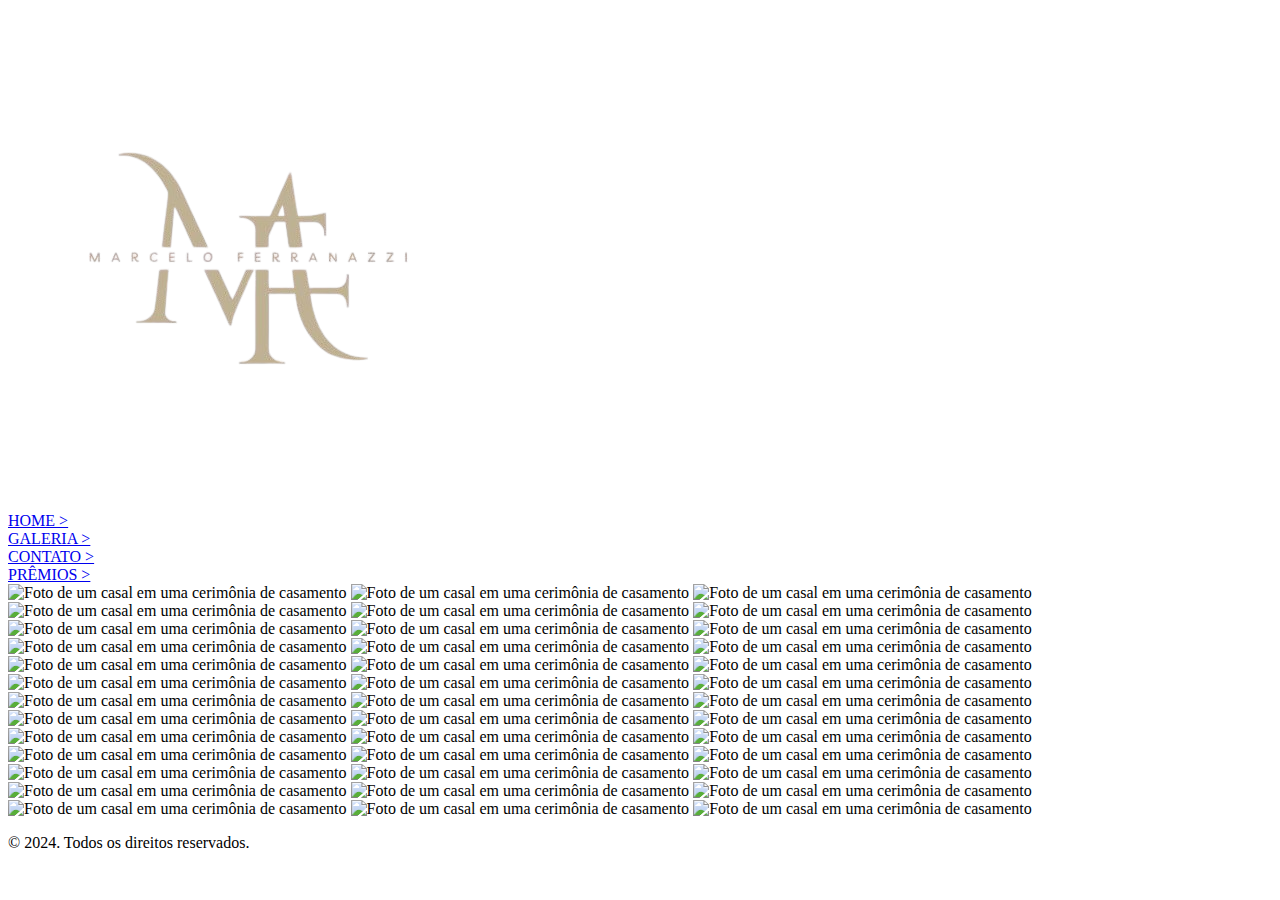
==== index.html @ a3bac4d3 "arrumado" ====
<!DOCTYPE html>
<html lang="en">
<head>
    <meta charset="UTF-8">
    <meta name="viewport" content="width=device-width, initial-scale=1.0">
    <title>Galeria</title>
    <link rel="stylesheet" href="assets/css/galeria.css">
</head>
<body>
     <!-- Início do cabeçalho -->
 <header>
    <img class="logo" src="assets/img/logo.png" alt="Logo do fotógrafo">
    <nav>
        <div>
            <a href="index.html" class="home">
            HOME >
        </a>
        </div>
        <div>
            <a href="galeria.html" class="blog">
                GALERIA   >
            </a>
        </div>
        <div>
            <a href="contato.html" class="contato">
                CONTATO   >
            </a>
        </div>
        <div>
           <a href="premios.html" class="calculadora">
                PRÊMIOS   >
        </a>
        </div>
    </nav>
</header>
<!-- Fim do cabeçalho -->
 
<img src="assets/img/10.png" width="400px" alt="Foto de um casal em uma cerimônia de casamento">
<img src="assets/img/6.png" width="400px" alt="Foto de um casal em uma cerimônia de casamento">
<img src="assets/img/7.png" width="400px" alt="Foto de um casal em uma cerimônia de casamento">
<img src="assets/img/8.png" width="400px" alt="Foto de um casal em uma cerimônia de casamento">
<img src="assets/img/9.png" width="400px" alt="Foto de um casal em uma cerimônia de casamento">
<img src="assets/img/11.png" width="400px" alt="Foto de um casal em uma cerimônia de casamento">
<img src="assets/img/13.png" width="400px" alt="Foto de um casal em uma cerimônia de casamento">
<img src="assets/img/14.png" width="400px" alt="Foto de um casal em uma cerimônia de casamento">
<img src="assets/img/15.png" width="400px" alt="Foto de um casal em uma cerimônia de casamento">
<img src="assets/img/16.png" width="400px" alt="Foto de um casal em uma cerimônia de casamento">
<img src="assets/img/17.png" width="400px" alt="Foto de um casal em uma cerimônia de casamento">
<img src="assets/img/18.png" width="400px" alt="Foto de um casal em uma cerimônia de casamento">
<img src="assets/img/19.png" width="400px" alt="Foto de um casal em uma cerimônia de casamento">
<img src="assets/img/20.png" width="400px" alt="Foto de um casal em uma cerimônia de casamento">
<img src="assets/img/21.png" width="400px" alt="Foto de um casal em uma cerimônia de casamento">
<img src="assets/img/22.png" width="400px" alt="Foto de um casal em uma cerimônia de casamento">
<img src="assets/img/23.png" width="400px" alt="Foto de um casal em uma cerimônia de casamento">
<img src="assets/img/24.png" width="400px" alt="Foto de um casal em uma cerimônia de casamento">
<img src="assets/img/25.png" width="400px" alt="Foto de um casal em uma cerimônia de casamento">
<img src="assets/img/26.png" width="400px" alt="Foto de um casal em uma cerimônia de casamento">
<img src="assets/img/27.png" width="400px" alt="Foto de um casal em uma cerimônia de casamento">
<img src="assets/img/29.png" width="400px" alt="Foto de um casal em uma cerimônia de casamento">
<img src="assets/img/30.png" width="400px" alt="Foto de um casal em uma cerimônia de casamento">
<img src="assets/img/31.png" width="400px" alt="Foto de um casal em uma cerimônia de casamento">
<img src="assets/img/32.png" width="400px" alt="Foto de um casal em uma cerimônia de casamento">
<img src="assets/img/33.png" width="400px" alt="Foto de um casal em uma cerimônia de casamento">
<img src="assets/img/34.png" width="400px" alt="Foto de um casal em uma cerimônia de casamento">
<img src="assets/img/35.png" width="400px" alt="Foto de um casal em uma cerimônia de casamento">
<img src="assets/img/36.png" width="400px" alt="Foto de um casal em uma cerimônia de casamento">
<img src="assets/img/37.png" width="400px" alt="Foto de um casal em uma cerimônia de casamento">
<img src="assets/img/38.png" width="400px" alt="Foto de um casal em uma cerimônia de casamento">
<img src="assets/img/39.png" width="400px" alt="Foto de um casal em uma cerimônia de casamento">
<img src="assets/img/40.png" width="400px" alt="Foto de um casal em uma cerimônia de casamento">
<img src="assets/img/41.png" width="400px" alt="Foto de um casal em uma cerimônia de casamento">
<img src="assets/img/42.png" width="400px" alt="Foto de um casal em uma cerimônia de casamento">
<img src="assets/img/43.png" width="400px" alt="Foto de um casal em uma cerimônia de casamento">
<img src="assets/img/44.png" width="400px" alt="Foto de um casal em uma cerimônia de casamento">
<img src="assets/img/45.png" width="400px" alt="Foto de um casal em uma cerimônia de casamento">
<img src="assets/img/46.png" width="400px" alt="Foto de um casal em uma cerimônia de casamento">
 
 
     <!-- Início do rodapé -->
     <footer>
        <p class="p3">© 2024. Todos os direitos reservados.</p>
    </footer>
    <!-- Fim do rodapé -->
</body>
</html>
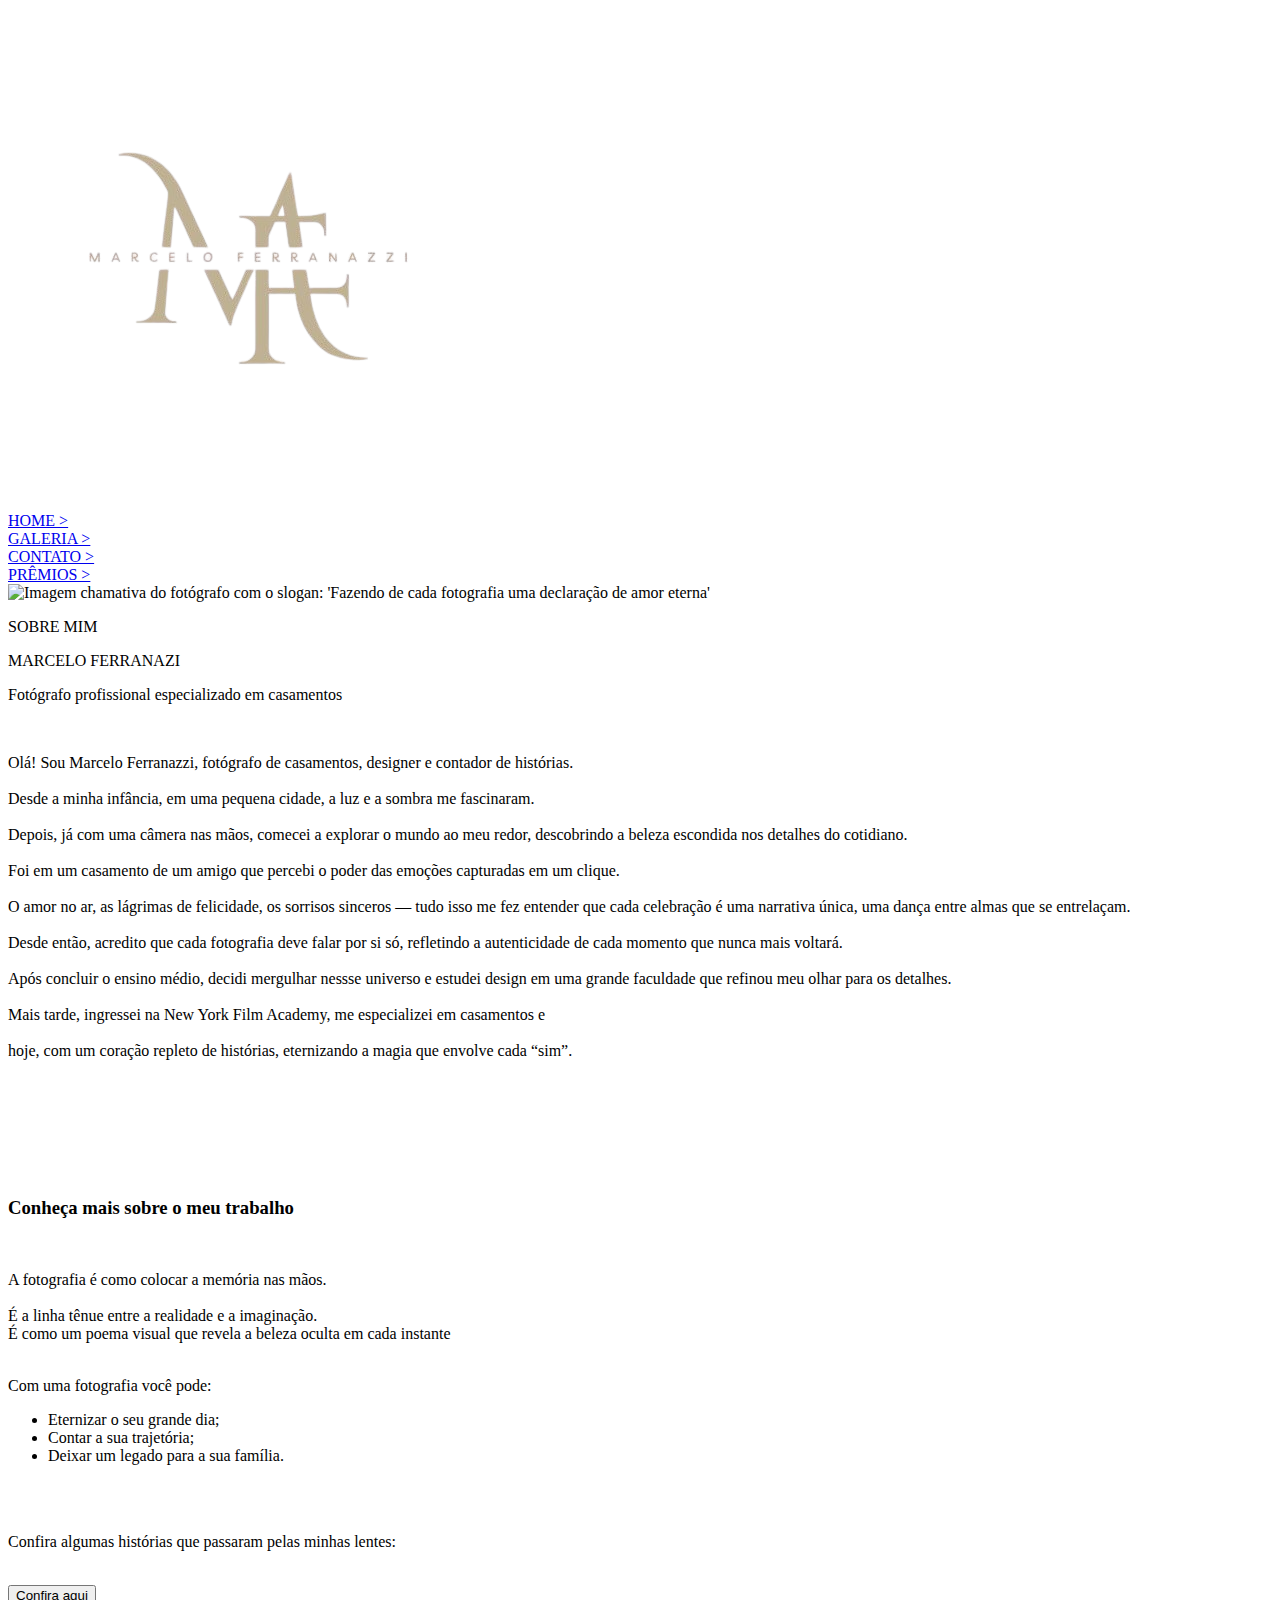
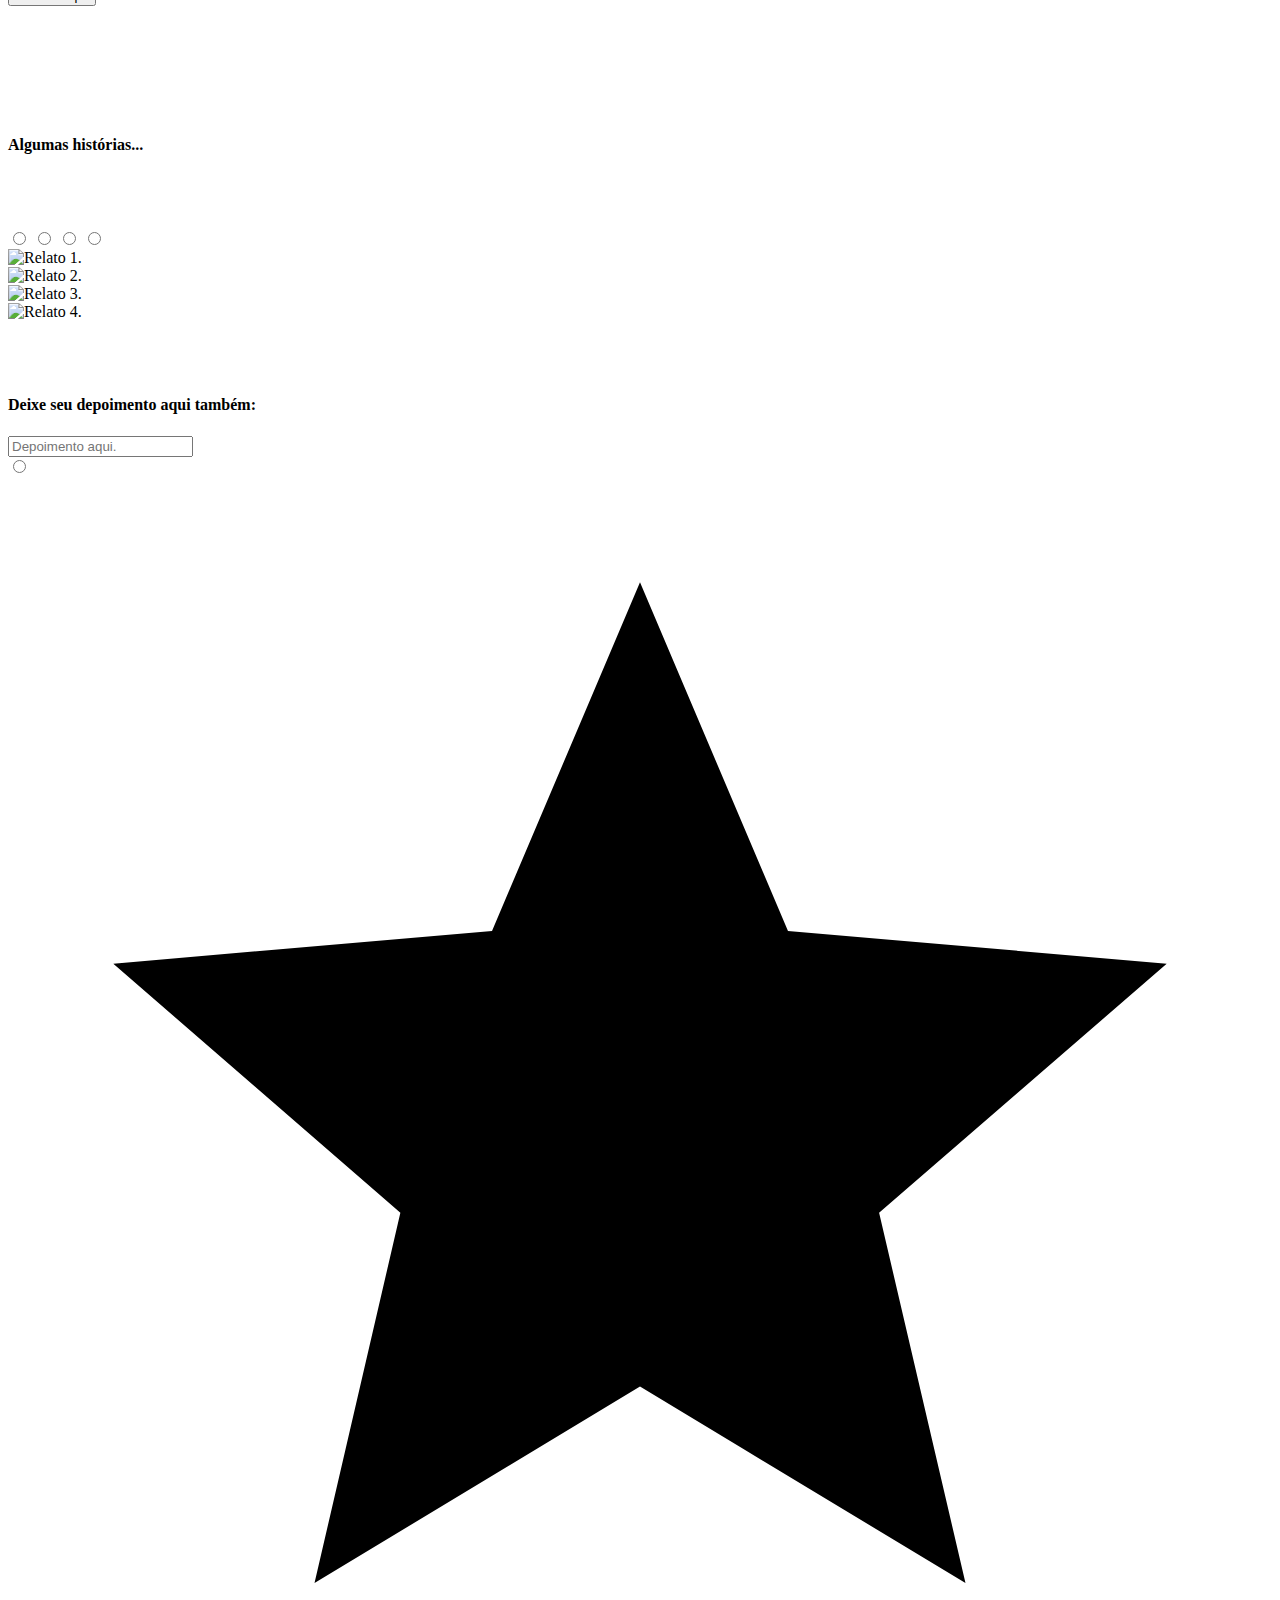
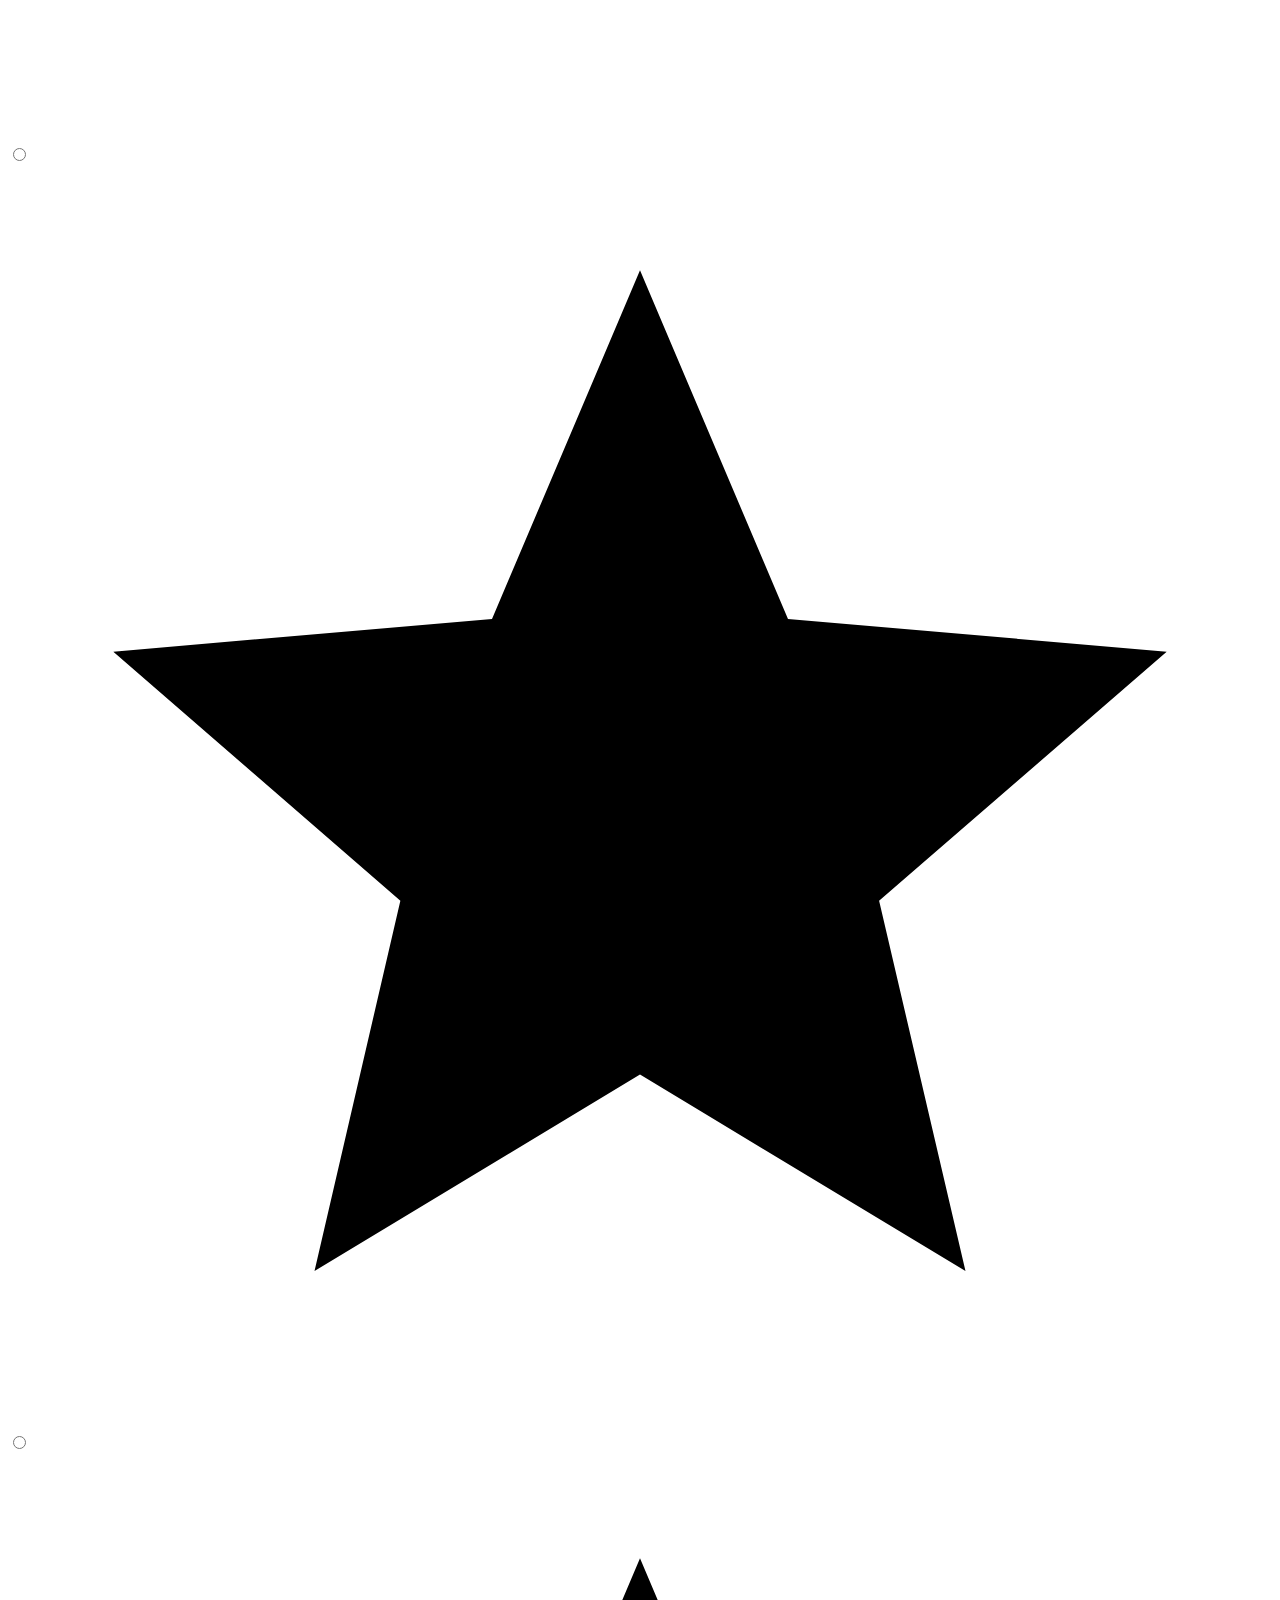
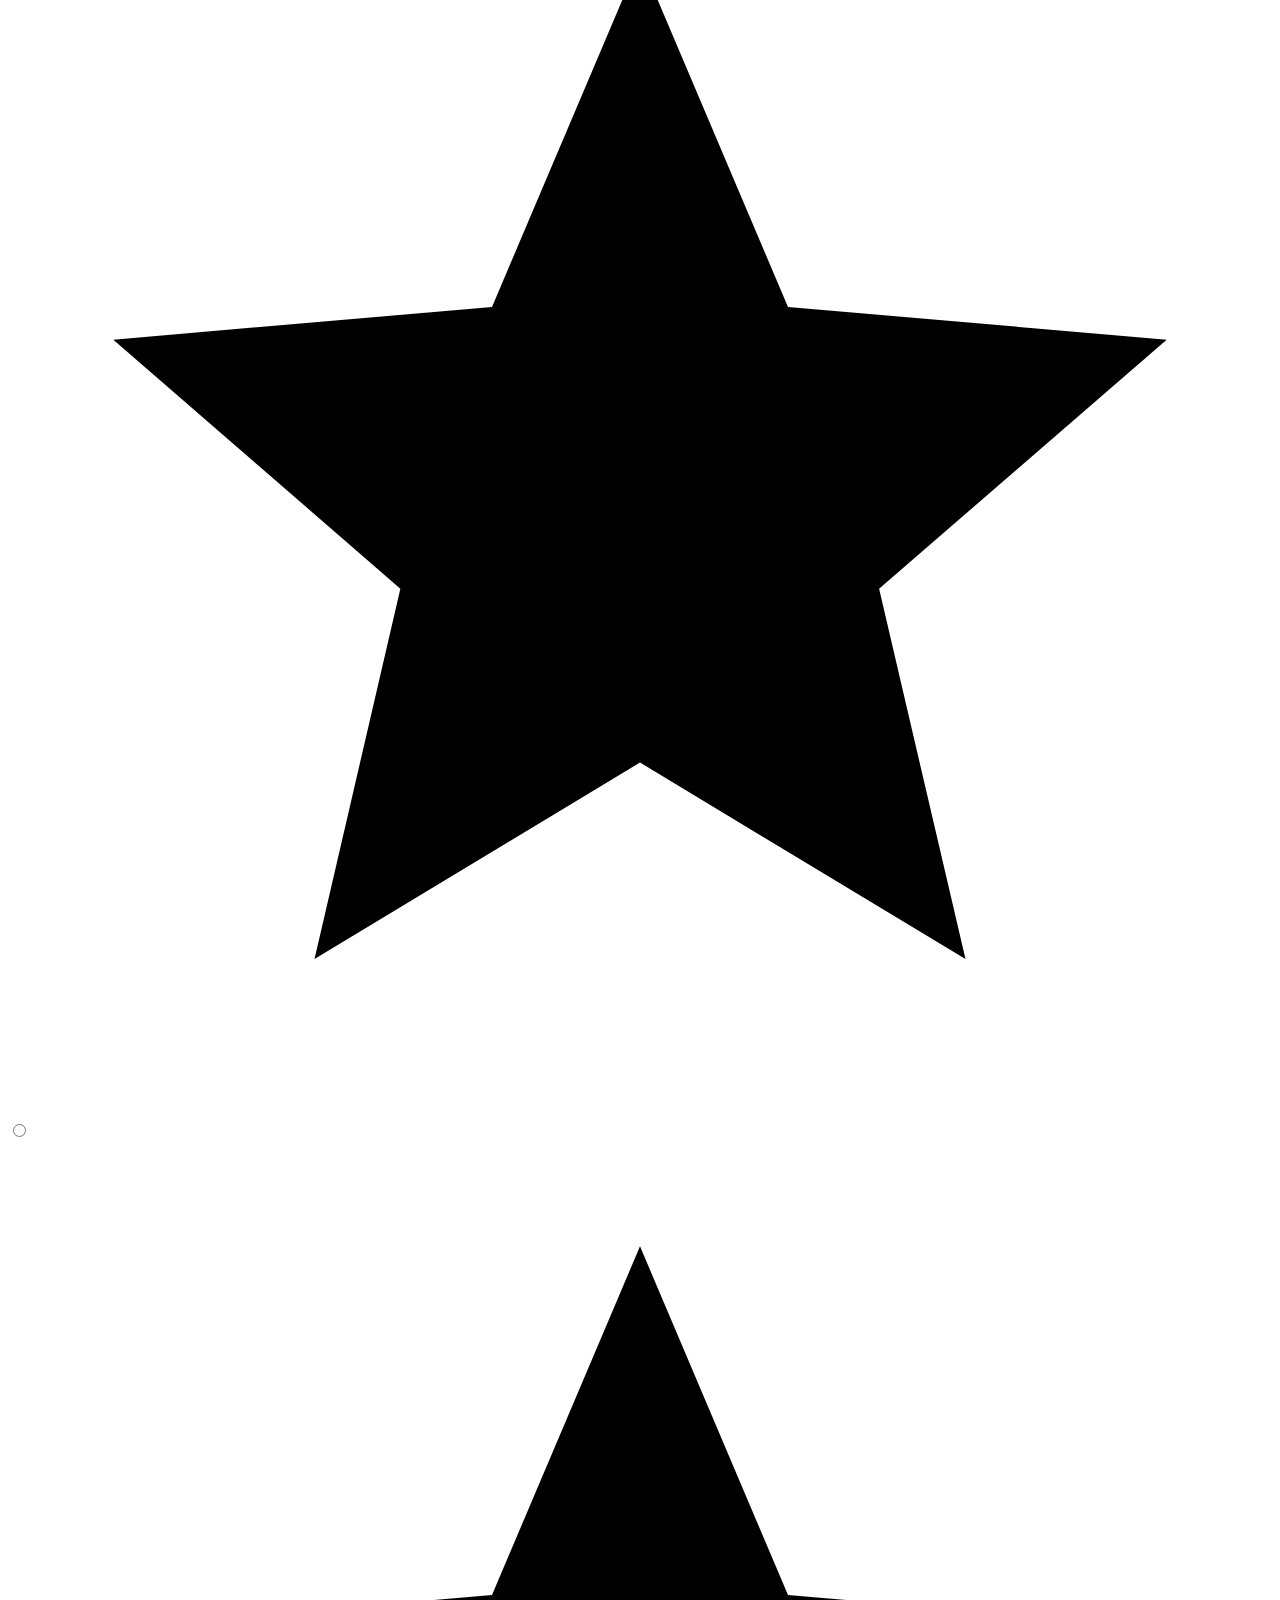
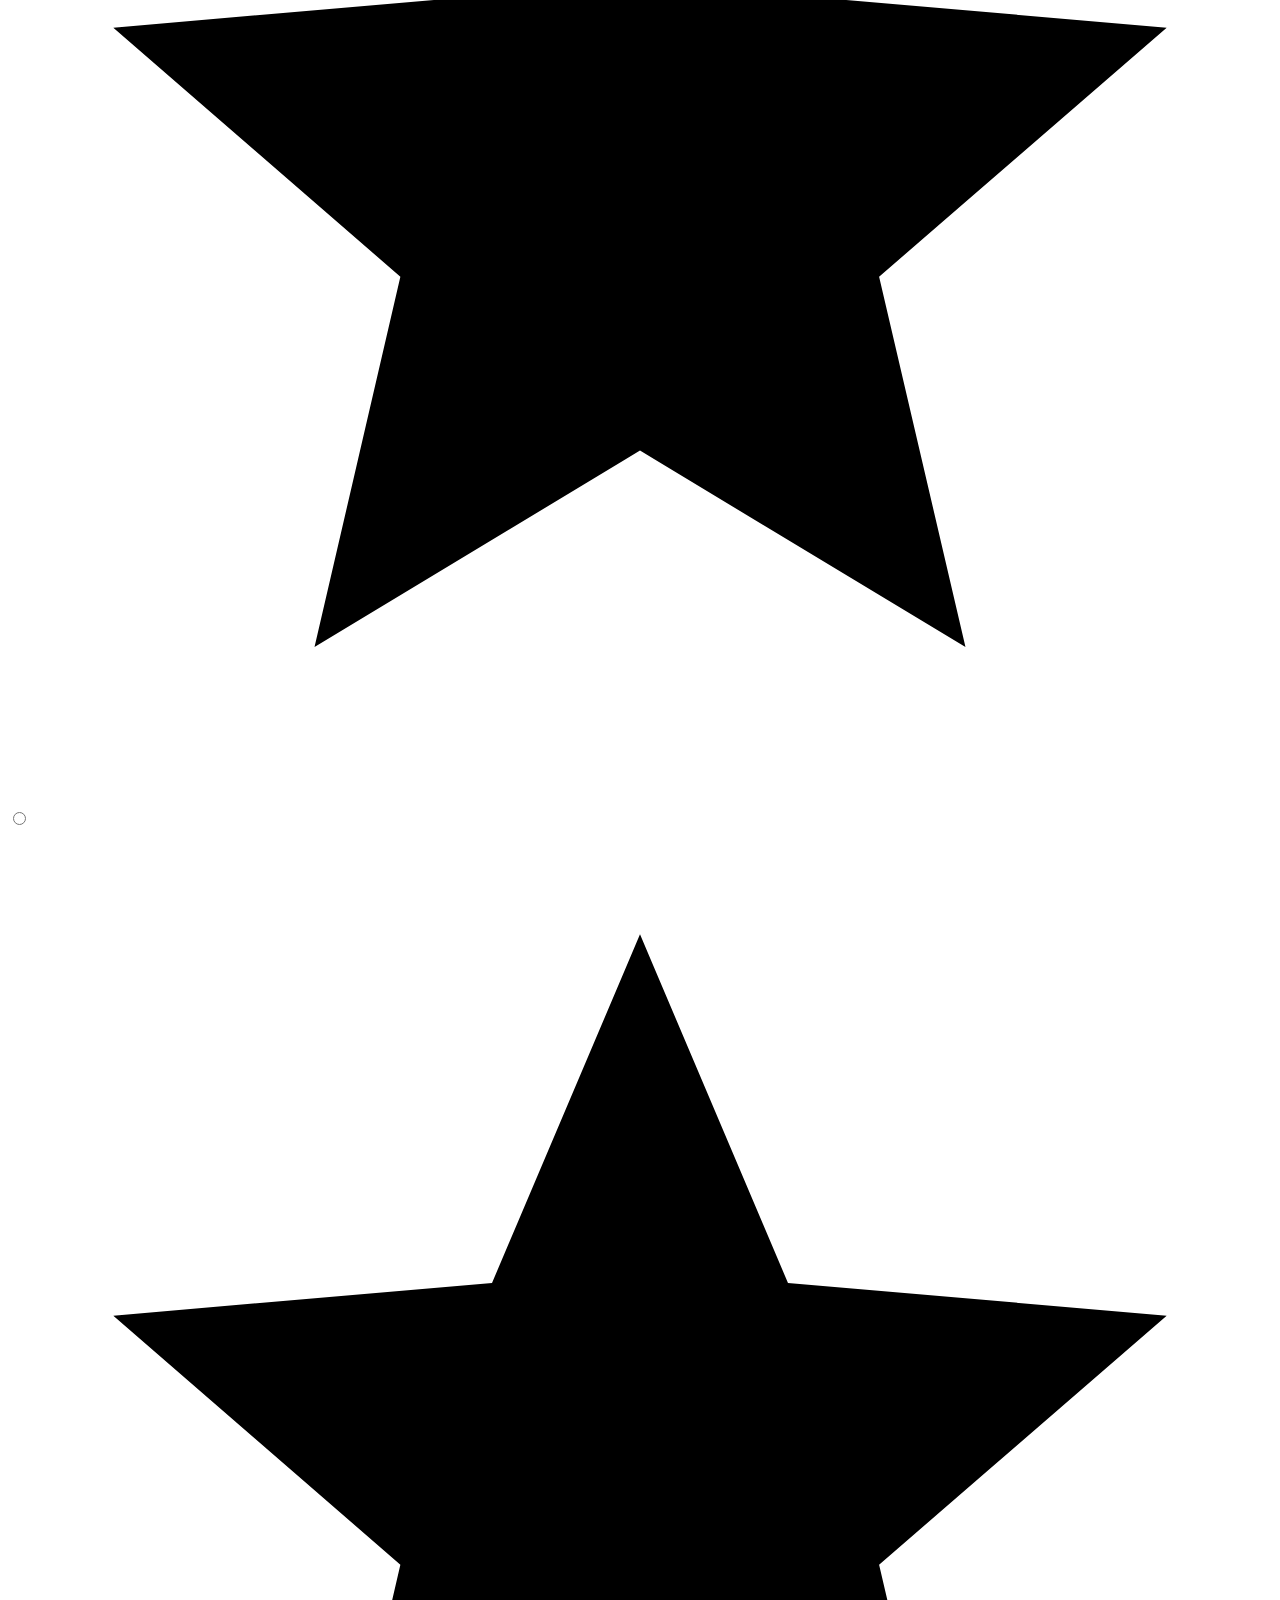
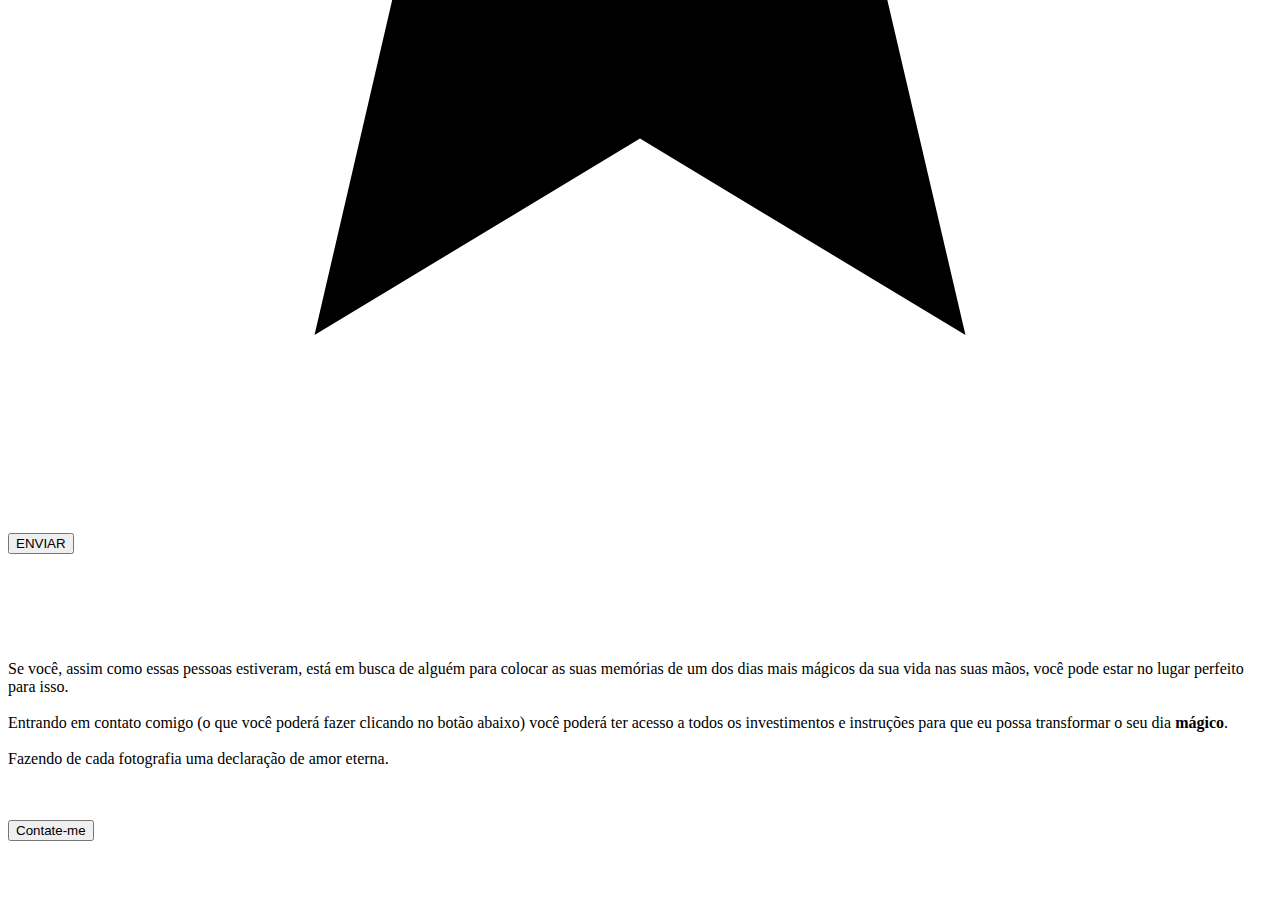
==== commit 2f9ebb48: "." ====
--- a/index.html
+++ b/index.html
@@ -1,85 +1,251 @@
 <!DOCTYPE html>
-<html lang="en">
+<html lang="pt-br" dir="ltr">
 <head>
     <meta charset="UTF-8">
     <meta name="viewport" content="width=device-width, initial-scale=1.0">
-    <title>Galeria</title>
-    <link rel="stylesheet" href="assets/css/galeria.css">
+    <link rel="stylesheet" href="assets/css/index.css">
+    <title>Fotógrafo MF</title>
+    <link rel="stylesheet" href="assets/css/index.css">
 </head>
 <body>
-     <!-- Início do cabeçalho -->
- <header>
-    <img class="logo" src="assets/img/logo.png" alt="Logo do fotógrafo">
-    <nav>
+    <!-- Início do cabeçalho -->
+    <header>
+        <img class="logo" src="assets/img/logo.png" alt="Logo do fotógrafo">
+        <nav>
+            <div>
+                <a href="index.html" class="home">
+                HOME >
+            </a>
+            </div>
+            <div>
+                <a href="galeria.html" class="galeria de fotos do Marcelo">
+                    GALERIA   >
+                </a>
+            </div>
+            <div>
+                <a href="contato.html" class="contato">
+                    CONTATO   >
+                </a>
+            </div>
+            <div>
+               <a href="premios.html" class="calculadora">
+                    PRÊMIOS   >
+            </a>
+            </div>
+        </nav>
+    </header>
+    <!-- Fim do cabeçalho -->
+
+    <!-- Seção de Início da Página -->
+    <section>
         <div>
-            <a href="index.html" class="home">
-            HOME >
-        </a>
+            <img class="inicio" src="assets/img/fotografo.png" alt="Imagem chamativa do fotógrafo com o slogan: 'Fazendo de cada fotografia uma declaração de amor eterna'">
         </div>
-        <div>
-            <a href="galeria.html" class="blog">
-                GALERIA   >
-            </a>
+    </section>
+    <!-- Fim da seção de início da página -->
+
+        <!-- Seção "Sobre Mim" -->
+        <section class="sobre-mim-sec">
+            <div>
+                <p class="sm-title">
+                        SOBRE MIM
+                </p>
+                <p class="sm-sub">
+                        MARCELO FERRANAZI
+                </p>
+                <p class="sm-descricao">Fotógrafo profissional especializado em casamentos</p>
+                    <br>
+                <p class="sm-text">
+                        Olá! Sou Marcelo Ferranazzi, fotógrafo de casamentos, designer e contador de histórias.  
+                    </br></br>
+                        Desde a minha infância, em uma pequena cidade, a luz e a sombra me fascinaram.
+                    </br></br>
+                        Depois, já com uma câmera nas mãos, comecei a explorar o mundo ao meu redor, descobrindo a beleza escondida nos detalhes do cotidiano.
+                    </br></br>
+                        Foi em um casamento de um amigo que percebi o poder das emoções capturadas em um clique.
+                    </br></br>
+                        O amor no ar, as lágrimas de felicidade, os sorrisos sinceros — tudo isso me fez entender que cada celebração é uma narrativa única, uma dança entre almas que se entrelaçam.
+                    <br><br>
+                        Desde então, acredito que cada fotografia deve falar por si só, refletindo a autenticidade de cada momento que nunca mais voltará.
+                    <br><br>
+                        Após concluir o ensino médio, decidi mergulhar nessse universo e estudei design em uma grande faculdade que refinou meu olhar para os detalhes.
+                    <br><br>
+                        Mais tarde, ingressei na New York Film Academy, me especializei em casamentos e 
+                    <br><br>
+                        hoje, com um coração repleto de histórias, eternizando a magia que envolve cada “sim”.
+                
+                </p>
+            </br></br>
         </div>
-        <div>
-            <a href="contato.html" class="contato">
-                CONTATO   >
-            </a>
-        </div>
-        <div>
-           <a href="premios.html" class="calculadora">
-                PRÊMIOS   >
-        </a>
-        </div>
-    </nav>
-</header>
-<!-- Fim do cabeçalho -->
- 
-<img src="assets/img/10.png" width="400px" alt="Foto de um casal em uma cerimônia de casamento">
-<img src="assets/img/6.png" width="400px" alt="Foto de um casal em uma cerimônia de casamento">
-<img src="assets/img/7.png" width="400px" alt="Foto de um casal em uma cerimônia de casamento">
-<img src="assets/img/8.png" width="400px" alt="Foto de um casal em uma cerimônia de casamento">
-<img src="assets/img/9.png" width="400px" alt="Foto de um casal em uma cerimônia de casamento">
-<img src="assets/img/11.png" width="400px" alt="Foto de um casal em uma cerimônia de casamento">
-<img src="assets/img/13.png" width="400px" alt="Foto de um casal em uma cerimônia de casamento">
-<img src="assets/img/14.png" width="400px" alt="Foto de um casal em uma cerimônia de casamento">
-<img src="assets/img/15.png" width="400px" alt="Foto de um casal em uma cerimônia de casamento">
-<img src="assets/img/16.png" width="400px" alt="Foto de um casal em uma cerimônia de casamento">
-<img src="assets/img/17.png" width="400px" alt="Foto de um casal em uma cerimônia de casamento">
-<img src="assets/img/18.png" width="400px" alt="Foto de um casal em uma cerimônia de casamento">
-<img src="assets/img/19.png" width="400px" alt="Foto de um casal em uma cerimônia de casamento">
-<img src="assets/img/20.png" width="400px" alt="Foto de um casal em uma cerimônia de casamento">
-<img src="assets/img/21.png" width="400px" alt="Foto de um casal em uma cerimônia de casamento">
-<img src="assets/img/22.png" width="400px" alt="Foto de um casal em uma cerimônia de casamento">
-<img src="assets/img/23.png" width="400px" alt="Foto de um casal em uma cerimônia de casamento">
-<img src="assets/img/24.png" width="400px" alt="Foto de um casal em uma cerimônia de casamento">
-<img src="assets/img/25.png" width="400px" alt="Foto de um casal em uma cerimônia de casamento">
-<img src="assets/img/26.png" width="400px" alt="Foto de um casal em uma cerimônia de casamento">
-<img src="assets/img/27.png" width="400px" alt="Foto de um casal em uma cerimônia de casamento">
-<img src="assets/img/29.png" width="400px" alt="Foto de um casal em uma cerimônia de casamento">
-<img src="assets/img/30.png" width="400px" alt="Foto de um casal em uma cerimônia de casamento">
-<img src="assets/img/31.png" width="400px" alt="Foto de um casal em uma cerimônia de casamento">
-<img src="assets/img/32.png" width="400px" alt="Foto de um casal em uma cerimônia de casamento">
-<img src="assets/img/33.png" width="400px" alt="Foto de um casal em uma cerimônia de casamento">
-<img src="assets/img/34.png" width="400px" alt="Foto de um casal em uma cerimônia de casamento">
-<img src="assets/img/35.png" width="400px" alt="Foto de um casal em uma cerimônia de casamento">
-<img src="assets/img/36.png" width="400px" alt="Foto de um casal em uma cerimônia de casamento">
-<img src="assets/img/37.png" width="400px" alt="Foto de um casal em uma cerimônia de casamento">
-<img src="assets/img/38.png" width="400px" alt="Foto de um casal em uma cerimônia de casamento">
-<img src="assets/img/39.png" width="400px" alt="Foto de um casal em uma cerimônia de casamento">
-<img src="assets/img/40.png" width="400px" alt="Foto de um casal em uma cerimônia de casamento">
-<img src="assets/img/41.png" width="400px" alt="Foto de um casal em uma cerimônia de casamento">
-<img src="assets/img/42.png" width="400px" alt="Foto de um casal em uma cerimônia de casamento">
-<img src="assets/img/43.png" width="400px" alt="Foto de um casal em uma cerimônia de casamento">
-<img src="assets/img/44.png" width="400px" alt="Foto de um casal em uma cerimônia de casamento">
-<img src="assets/img/45.png" width="400px" alt="Foto de um casal em uma cerimônia de casamento">
-<img src="assets/img/46.png" width="400px" alt="Foto de um casal em uma cerimônia de casamento">
- 
- 
-     <!-- Início do rodapé -->
-     <footer>
-        <p class="p3">© 2024. Todos os direitos reservados.</p>
-    </footer>
-    <!-- Fim do rodapé -->
+        </section>
+
+        <!-- Seção Apresentação do trabalho -->
+        <section class="trabalho-sec">
+            <h3 class="trabalho-titulo">
+            </br></br></br>
+                Conheça mais sobre o meu trabalho
+            </h3>
+            <div class="trabalho-cont">
+            </br>
+                <p>
+                    A fotografia é como colocar a memória nas mãos.
+                </br></br>
+                    É a linha tênue entre a realidade e a imaginação. 
+                </br>
+                    É como um poema visual que revela a beleza oculta em cada instante
+                </br></br>
+                </p>
+                <p>Com uma fotografia você pode: </p>
+                <ul class="trabalho-top">
+                    <li>
+                        Eternizar o seu grande dia;
+                    </li>
+                    <li>
+                        Contar a sua trajetória;
+                    </li>
+                    <li>
+                        Deixar um legado para a sua família.
+                    </li>
+                </ul>
+            </br></br>
+            <p>Confira algumas histórias que passaram pelas minhas lentes:</p>
+            <br>
+                <a href="galeria.html">
+                    <button class="learn-more">
+                        <span class="circle" aria-hidden="true">
+                        <span class="icon arrow"></span>
+                        </span>
+                        <span class="button-text">Confira aqui</span>
+                    </button>
+                </a>
+            </div>
+        </br></br></br>
+        </section>
+        <!-- Fim da seção de apresentação do trabalho -->
+
+         <!-- Início da seção "Depoimentos" -->
+         <section class="depoimento-sec">
+            <div>
+            </br></br></br>
+                <h4 class="depoimento-titulo"> Algumas histórias... </h4>
+            </br></br></br>
+            </div>
+            <div class="slider">
+                <div class="slides">
+                    <input type="radio" name="radio-btn" id="radio1">
+                    <input type="radio" name="radio-btn" id="radio2">
+                    <input type="radio" name="radio-btn" id="radio3">
+                    <input type="radio" name="radio-btn" id="radio4">
+
+                    <div class="slide first">
+                        <img src="assets/img/relato1.png" alt="Relato 1."/>
+                    </div>
+                    <div class="slide">
+                        <img src="assets/img/relato2.png" alt="Relato 2."/>
+                    </div>
+                    <div class="slide">
+                        <img src="assets/img/relato3.png" alt="Relato 3."/>
+                    </div>
+                    <div class="slide">
+                        <img src="assets/img/relato4.png" alt="Relato 4."/>
+                    </div>
+
+                <div class="navigation-auto">
+                    <div class="auto-btn1"></div>
+                    <div class="auto-btn2"></div>
+                    <div class="auto-btn3"></div>
+                    <div class="auto-btn4"></div>
+                </div>
+            </div>
+
+            <div class="manual-navigation">
+                <label for="radio1" class="manual-btn"></label>
+                <label for="radio2" class="manual-btn"></label>
+                <label for="radio3" class="manual-btn"></label>
+                <label for="radio4" class="manual-btn"></label>
+            </div>
+            </div>
+            <script src="../script.js"></script>
+            <div>
+                <h4 class="deixe-dep-title">
+                </br></br></br>
+                    Deixe seu depoimento aqui também:
+                </h4>
+                <form>
+                    <div class="form-control">
+                        <input required type="text" class="input input-alt" placeholder="Depoimento aqui.">
+                        <span class="input-border input-border-alt"></span>
+                    </div>
+
+                    <div class="rating">
+                        <input type="radio" id="star-1" name="star-radio" value="star-1">
+                        <label for="star-1">
+                          <svg xmlns="http://www.w3.org/2000/svg" viewBox="0 0 24 24"><path pathLength="360" d="M12,17.27L18.18,21L16.54,13.97L22,9.24L14.81,8.62L12,2L9.19,8.62L2,9.24L7.45,13.97L5.82,21L12,17.27Z"></path></svg>
+                        </label>
+                        <input type="radio" id="star-2" name="star-radio" value="star-1">
+                        <label for="star-2">
+                          <svg xmlns="http://www.w3.org/2000/svg" viewBox="0 0 24 24"><path pathLength="360" d="M12,17.27L18.18,21L16.54,13.97L22,9.24L14.81,8.62L12,2L9.19,8.62L2,9.24L7.45,13.97L5.82,21L12,17.27Z"></path></svg>
+                        </label>
+                        <input type="radio" id="star-3" name="star-radio" value="star-1">
+                        <label for="star-3">
+                          <svg xmlns="http://www.w3.org/2000/svg" viewBox="0 0 24 24"><path pathLength="360" d="M12,17.27L18.18,21L16.54,13.97L22,9.24L14.81,8.62L12,2L9.19,8.62L2,9.24L7.45,13.97L5.82,21L12,17.27Z"></path></svg>
+                        </label>
+                        <input type="radio" id="star-4" name="star-radio" value="star-1">
+                        <label for="star-4">
+                          <svg xmlns="http://www.w3.org/2000/svg" viewBox="0 0 24 24"><path pathLength="360" d="M12,17.27L18.18,21L16.54,13.97L22,9.24L14.81,8.62L12,2L9.19,8.62L2,9.24L7.45,13.97L5.82,21L12,17.27Z"></path></svg>
+                        </label>
+                        <input type="radio" id="star-5" name="star-radio" value="star-1">
+                        <label for="star-5">
+                          <svg xmlns="http://www.w3.org/2000/svg" viewBox="0 0 24 24"><path pathLength="360" d="M12,17.27L18.18,21L16.54,13.97L22,9.24L14.81,8.62L12,2L9.19,8.62L2,9.24L7.45,13.97L5.82,21L12,17.27Z"></path></svg>
+                        </label>
+                    </div>
+                    <div class="bot-sec">
+                    </br></br>
+                        <button class="bot" type="submit">
+                            ENVIAR
+                        </button>
+                    </div>
+                </br></br>
+                </form>
+            </div>
+        </section>
+        <!-- Fim da seção "Depoimentos" -->
+
+        <!-- Aplicando JavaScript no botão de depoimento -->
+        <script>
+            function clicar() {
+               var escrito = document.querySelector('#escrito')
+               escrito.textContent = "Obrigada pelo seu depoimento!"
+           }
+    
+           var bot_sec = document.querySelector('#click')
+           bot_sec.addEventListener('click', clicar)
+          
+       </script>
+
+        <!-- Botão de apresentação da página de contato -->
+        <section class="contato-sec">
+            </br></br></br>
+                <div class="contato-cont">
+                    <p>
+                        Se você, assim como essas pessoas estiveram, está em busca de alguém para colocar as suas memórias de um dos dias mais mágicos da sua vida nas suas mãos, você pode estar no lugar perfeito para isso.
+                    </br><br>
+                        Entrando em contato comigo (o que você poderá fazer clicando no botão abaixo) você poderá ter acesso a todos os investimentos e instruções para que eu possa transformar o seu dia <b>mágico</b>.
+                    </br><br>
+                        Fazendo de cada fotografia uma declaração de amor eterna.
+                    </p>
+                </br></br>
+                    <a href="contato.html">
+                        <button class="learn-more">
+                            <span class="circle" aria-hidden="true">
+                            <span class="icon arrow"></span>
+                            </span>
+                            <span class="button-text">Contate-me</span>
+                        </button>
+                    </a>
+                </div>
+            </br></br></br>
+        </section>
+
 </body>
 </html>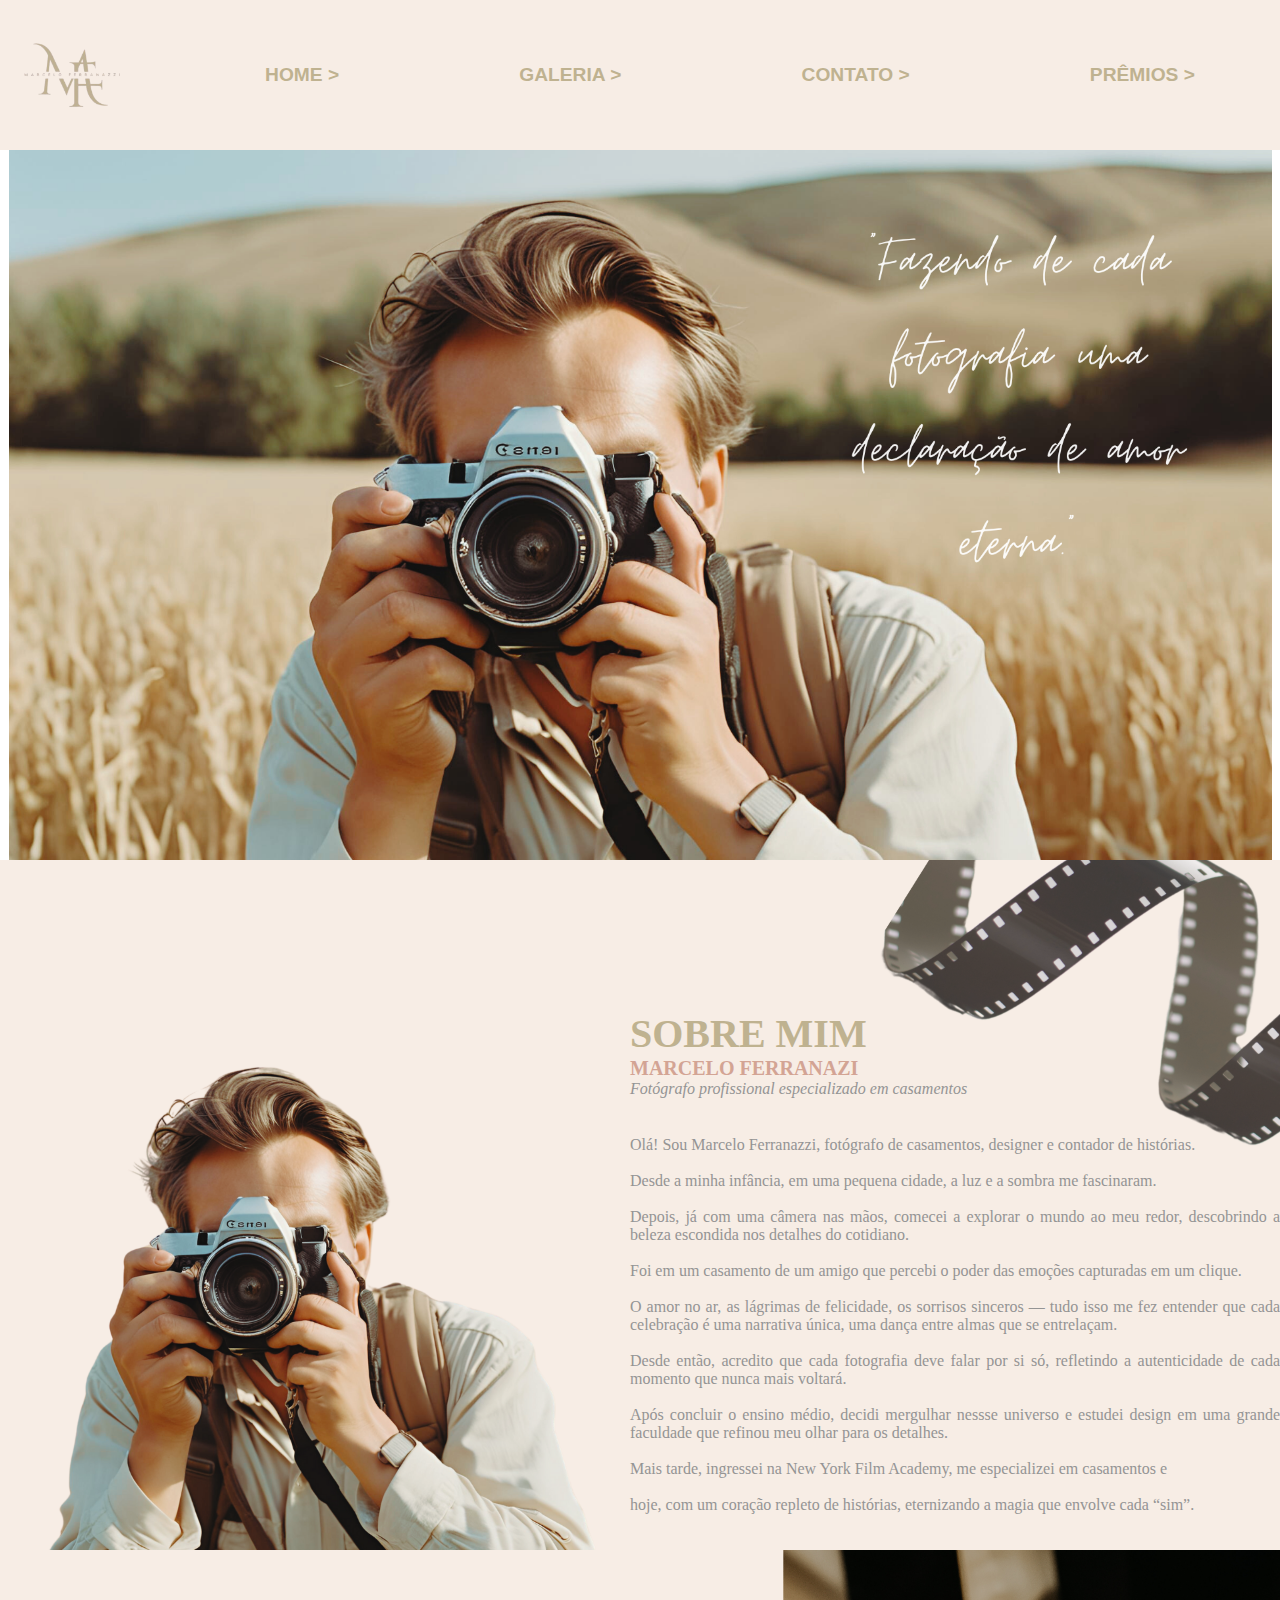
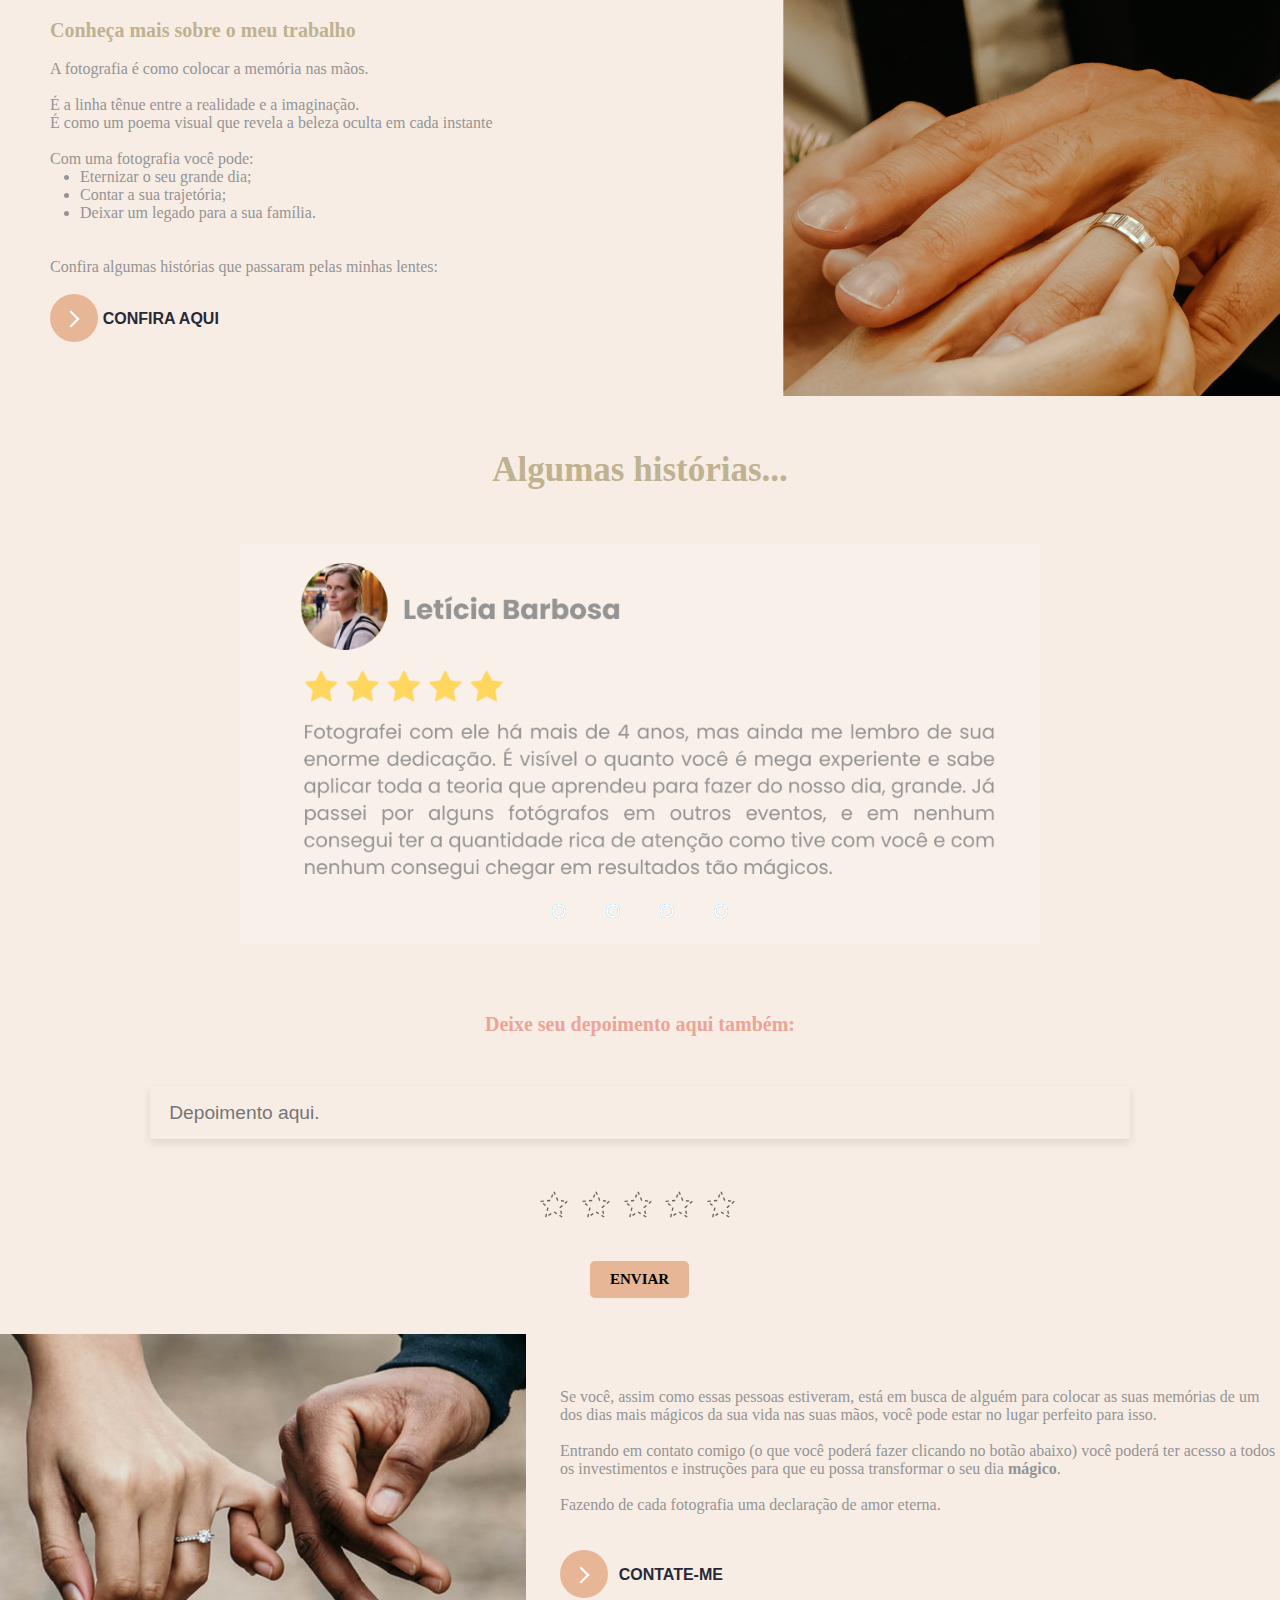
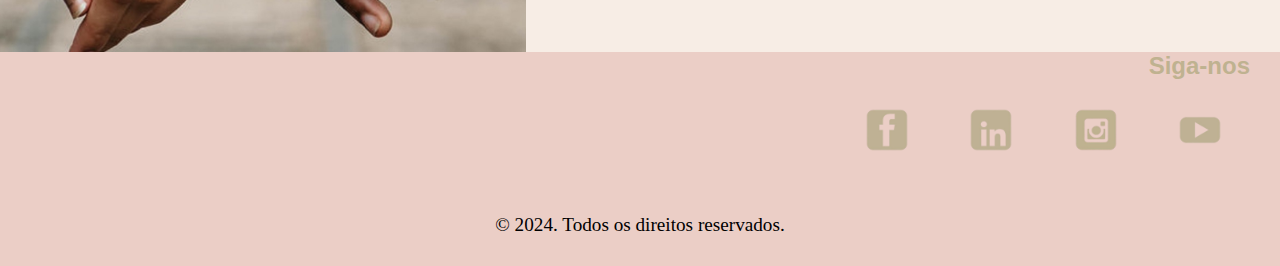
==== commit b0452a62: "site pronto" ====
--- a/index.html
+++ b/index.html
@@ -5,7 +5,7 @@
     <meta name="viewport" content="width=device-width, initial-scale=1.0">
     <link rel="stylesheet" href="assets/css/index.css">
     <title>Fotógrafo MF</title>
-    <link rel="stylesheet" href="assets/css/index.css">
+    <link rel="stylesheet" href="assets/css/estilo.css">
 </head>
 <body>
     <!-- Início do cabeçalho -->
@@ -247,5 +247,32 @@
             </br></br></br>
         </section>
 
+         <!-- INÍCIO DO RODAPÉ -->
+    <footer>
+        <div class="redes">
+            <h2 class="sig">Siga-nos</h2>
+            <a href="https://www.facebook.com/campaign/landing.php?&campaign_id=1661784632&extra_1=s|c|320269324053|e|facebook|&placement=&creative=320269324053&keyword=facebook&partner_id=googlesem&extra_2=campaignid%3D1661784632%26adgroupid%3D63686352403%26matchtype%3De%26network%3Dg%26source%3Dnotmobile%26search_or_content%3Ds%26device%3Dc%26devicemodel%3D%26adposition%3D%26target%3D%26targetid%3Dkwd-541132862%26loc_physical_ms%3D9100673%26loc_interest_ms%3D%26feeditemid%3D%26param1%3D%26param2%3D&gad_source=1&gclid=Cj0KCQjwltKxBhDMARIsAG8KnqUr_a6fDs4EVBT7Kr6jePjJvocKkLFNB8TUQBr5DBzAdXYSshUPWXYaAoYDEALw_wcB">
+               <img class="tamanhoimg" src="assets/img/facebook.png" alt="facebook">
+            </a>
+            
+            <a href="https://br.linkedin.com/">
+                <img class="tamanhoimg" src="assets/img/linkedin.png" alt="linkedin">
+            </a>
+    
+            <a href="https://www.instagram.com/">
+               <img class="tamanhoimg" src="assets/img/insta.png" alt="instagram">
+            </a>
+    
+            <a href="https://www.youtube.com/">
+                <img class="tamanhoimg" src="assets/img/youtube.png" alt="youtube">
+            </a>
+          
+            
+        </div>
+
+        <p class="p3">© 2024. Todos os direitos reservados.</p>
+     </footer>
+     <!-- FIM DO RODAPÉ -->
+
 </body>
 </html>--- a/assets/css/estilo.css
+++ b/assets/css/estilo.css
@@ -0,0 +1,532 @@
+* {
+    margin: 0;
+    padding: 0;
+    text-decoration: none;
+}
+
+:root {
+    --cabeçalho: #f7ede5;
+    --letracabecalho: #bfb290;
+    --titulo: #eca496; 
+    --subtitulo: #d3a494;
+    --letra: #949494;
+    --fundo: #f7ede5;
+    --botao:  #e7b696;
+    --botaohover: #d2b8a1;
+    --rodape:  #ebcec6;
+}
+
+
+/* CABEÇALHO */
+.logo {
+    width: 150px;
+}
+
+header {
+    background-color: var(--cabeçalho);
+    display: flex;
+    gap: 30px;
+    font-family: 'Segoe UI', Tahoma, Geneva, Verdana, sans-serif;
+}
+
+nav {
+    display: flex;
+    gap: 10px;
+    width: 100%;
+    align-items: center;
+    justify-content: space-around;
+}
+
+header a {
+    color: var(--letracabecalho);
+    font-weight: bold;
+    font-size: larger;
+    font-family: 'Lucida Sans', 'Lucida Sans Regular', 'Lucida Grande', 'Lucida Sans Unicode', Geneva, Verdana, sans-serif;
+}
+
+/* Imagem de início */
+.inicio {
+    display: block;
+    margin: 0 auto;
+    width: 1263px;
+}
+
+/* Sobre mim */
+.sobre-mim-sec {
+    display: flex;
+    background-image: url(../img/fundo-sm.png);
+    background-size: 100%;
+}
+
+.sm-title {
+    font-size: 40px;
+    font-weight: bold;
+    font-family: var(--fonte-titulo);
+    padding-left: 630px;
+    padding-top: 150px;
+    color: var(--letracabecalho);
+}
+
+.sm-sub {
+    font-size: 20px;
+    font-weight: bold;
+    font-family: var(--fonte-titulo);
+    color: var(--subtitulo);
+    padding-left: 630px;
+}
+
+.sm-text {
+    font-family: var(--fonte-cont);
+    padding-top: 20px;
+    text-align: justify;
+    padding-left: 630px;
+    font-weight: 500;
+    color: var(--letra)
+}
+.sm-descricao {
+    font-family: var(--fonte-cont);
+    text-align: justify;
+    padding-left: 630px;
+    font-weight: 540;
+    font-style: italic;
+    color: var(--letra)
+}
+
+/* Seção de acesso à galeria */
+.trabalho-sec {
+    background: url(../img/sectrabalhos.png);
+    background-size: 100%;
+    color: var(--letra);
+}
+
+.trabalho-titulo {
+    padding-left: 50px;
+    font-family: var(--fonte-titulo);
+    font-size: 20px;
+    color: var(--letracabecalho);
+}
+
+.trabalho-cont {
+    padding-left: 50px;
+    font-family: var(--fonte-cont);
+}
+
+.trabalho-top {
+    padding-left: 30px;
+    font-family: var(--fonte-cont);
+}
+
+button {
+    position: relative;
+    display: inline-block;
+    cursor: pointer;
+    outline: none;
+    border: 0;
+    vertical-align: middle;
+    text-decoration: none;
+    background: transparent;
+    padding: 0;
+    font-size: inherit;
+    font-family: inherit;
+   }
+
+   button.learn-more {
+    width: 12rem;
+    height: auto;
+   }
+
+   button.learn-more .circle {
+    transition: all 0.45s cubic-bezier(0.65, 0, 0.076, 1);
+    position: relative;
+    display: block;
+    margin: 0;
+    width: 3rem;
+    height: 3rem;
+    background: var(--botao);
+    border-radius: 1.625rem;
+   }
+
+   button.learn-more .circle .icon {
+    transition: all 0.45s cubic-bezier(0.65, 0, 0.076, 1);
+    position: absolute;
+    top: 0;
+    bottom: 0;
+    margin: auto;
+    background: #fff;
+   }
+
+   button.learn-more .circle .icon.arrow {
+    transition: all 0.45s cubic-bezier(0.65, 0, 0.076, 1);
+    left: 0.625rem;
+    width: 1.125rem;
+    height: 0.125rem;
+    background: none;
+   }
+
+   button.learn-more .circle .icon.arrow::before {
+    position: absolute;
+    content: "";
+    top: -0.29rem;
+    right: 0.0625rem;
+    width: 0.625rem;
+    height: 0.625rem;
+    border-top: 0.125rem solid #fff;
+    border-right: 0.125rem solid #fff;
+    transform: rotate(45deg);
+   }
+
+   button.learn-more .button-text {
+    transition: all 0.45s cubic-bezier(0.65, 0, 0.076, 1);
+    position: absolute;
+    top: 0;
+    left: 0;
+    right: 0;
+    bottom: 0;
+    padding: 0.75rem 0;
+    margin: 0 0 0 1.85rem;
+    color: #282936;
+    font-weight: 700;
+    line-height: 1.6;
+    text-align: center;
+    text-transform: uppercase;
+    font-family: Arial, Helvetica, sans-serif;
+   }
+
+   button:hover .circle {
+    width: 100%;
+   }
+
+   button:hover .circle .icon.arrow {
+    background: #fff;
+    transform: translate(1rem, 0);
+   }
+
+   button:hover .button-text {
+    color: #fff;
+    font-family: Arial, Helvetica, sans-serif;
+   }
+
+/* DEPOIMENTOS */
+.depoimento-sec {
+    background-color: var(--fundo);
+}
+
+.depoimento-titulo {
+    text-align: center;
+    font-family: var(--fonte-titulo);
+    color: var(--letracabecalho);
+    font-size: 35px;
+}
+
+.slider{
+    margin: 0 auto;
+    width: 800px;
+    height: 400px;
+    overflow: hidden;
+}
+
+.slides{
+    width: 400%;
+    height: 400px;
+    display: flex;
+}
+
+.slides input {
+    display: none;
+}
+
+.slide {
+    width: 25%;
+    position: relative;
+    transition: 2s;
+}
+
+.slide img {
+    width: 800px;
+}
+
+.manual-navigation{
+    position: absolute;
+    width: 800px;
+    margin-top: -40px;
+    display: flex;
+    justify-content: center;
+}
+
+.manual-btn{
+    border: 2px solid #fff;
+    padding: 5px;
+    border-radius: 10px;
+    cursor: pointer;
+    transition: 1s;
+}
+
+.manual-btn:not(:last-child){
+    margin-right: 40px;
+}
+
+.manual-btn:hover{
+    background-color: #fff;
+}
+
+#radio1:checked ~ .first{
+    margin-left: 0;
+}
+
+#radio2:checked ~ .first{
+    margin-left: -25%;
+}
+
+#radio3:checked ~ .first{
+    margin-left: -50%;
+}
+
+#radio4:checked ~ .first{
+    margin-left: -75%;
+}
+
+.navigation-auto div{
+    border: 2px solid #20a6ff;
+    padding: 5px;
+    border-radius: 10px;
+    cursor: pointer;
+    transition: 1s;
+}
+
+.navigation-auto{
+    position: absolute;
+    width: 800px;
+    margin-top: 360px;
+    display: flex;
+    justify-content: center;
+}
+
+.navigation-auto div:not(:last-child){
+    margin-right: 40px;
+}
+
+#radio1:checked ~ .navigation-auto .auto-btn1{
+    background-color: #fff;
+}
+
+#radio2:checked ~ .navigation-auto .auto-btn2{
+    background-color: #fff;
+}
+
+#radio3:checked ~ .navigation-auto .auto-btn3{
+    background-color: #fff;
+}
+
+#radio4:checked ~ .navigation-auto .auto-btn4{
+    background-color: #fff;
+}
+
+
+
+.deixe-dep-title {
+    font-family: var(--fonte-titulo);
+    color: var(--titulo);
+    font-size: 20px;
+    text-align: center;
+}
+
+.input {
+    color: black;
+    font-size: 0.9rem;
+    background-color: transparent;
+    width: 100%;
+    box-sizing: border-box;
+    padding-inline: 0.5em;
+    padding-block: 0.7em;
+    border: none;
+    border-bottom: var(--border-height) solid var(--border-before-color);
+    box-shadow: 0 2px 4px rgba(0, 0, 0, 0.1);
+  }
+
+  .input-border {
+    position: absolute;
+    background: var(--border-after-color);
+    width: 0%;
+    height: 2px;
+    bottom: 0;
+    left: 0;
+    transition: width 0.3s cubic-bezier(0.6, -0.28, 0.735, 0.045);
+  }
+
+  .input:focus {
+    outline: none;
+  }
+
+  .input:focus + .input-border {
+    width: 100%;
+  }
+
+  .form-control {
+    position: relative;
+    --width-of-input: 300px;
+    margin: 50px;
+    margin-right: 150px;
+    margin-left: 150px;
+  }
+
+  .input-alt {
+    font-size: 1.2rem;
+    padding-inline: 1em;
+    padding-block: 0.8em;
+    box-shadow: 0 4px 8px rgba(0, 0, 0, 0.1);
+}
+
+.input-border-alt {
+  height: 3px;
+  background: linear-gradient(90deg, #FF6464 0%, #FFBF59 50%, #47C9FF 100%);
+  transition: width 0.4s cubic-bezier(0.42, 0, 0.58, 1.00);
+}
+
+.input-alt:focus + .input-border-alt {
+  width: 100%;
+}
+
+.bot-sec {
+  padding-left: 590px;
+}
+
+.bot {
+  background: var(--botao);
+  font-family: var(--fonte-cont);
+  color: var(--cabecalho);
+  font-size: 15px;
+  padding: 10px;
+  padding-left: 20px;
+  padding-right: 20px;
+  border-radius: 5px;
+  font-weight: bold;
+}
+
+:hover.bot {
+  background-color: var(--botao-hover);
+}
+
+ .rating {
+  display: flex;
+  flex-direction: row-reverse;
+  gap: 0.3rem;
+  --stroke: #666;
+  --fill: #ffc73a;
+  justify-content: center;
+}
+
+.rating input {
+  appearance: unset;
+}
+
+.rating label {
+  cursor: pointer;
+}
+
+.rating svg {
+  width: 2rem;
+  height: 2rem;
+  overflow: visible;
+  fill: transparent;
+  stroke: var(--stroke);
+  stroke-linejoin: bevel;
+  stroke-dasharray: 12;
+  animation: idle 4s linear infinite;
+  transition: stroke 0.2s, fill 0.5s;
+}
+
+@keyframes idle {
+  from {
+    stroke-dashoffset: 24;
+  }
+}
+
+.rating label:hover svg {
+  stroke: var(--fill);
+}
+
+.rating input:checked ~ label svg {
+  transition: 0s;
+  animation: idle 4s linear infinite, yippee 0.75s backwards;
+  fill: var(--fill);
+  stroke: var(--fill);
+  stroke-opacity: 0;
+  stroke-dasharray: 0;
+  stroke-linejoin: miter;
+  stroke-width: 8px;
+}
+
+@keyframes yippee {
+  0% {
+    transform: scale(1);
+    fill: var(--fill);
+    fill-opacity: 0;
+    stroke-opacity: 1;
+    stroke: var(--stroke);
+    stroke-dasharray: 10;
+    stroke-width: 1px;
+    stroke-linejoin: bevel;
+  }
+
+  30% {
+    transform: scale(0);
+    fill: var(--fill);
+    fill-opacity: 0;
+    stroke-opacity: 1;
+    stroke: var(--stroke);
+    stroke-dasharray: 10;
+    stroke-width: 1px;
+    stroke-linejoin: bevel;
+  }
+
+  30.1% {
+    stroke: var(--fill);
+    stroke-dasharray: 0;
+    stroke-linejoin: miter;
+    stroke-width: 8px;
+  }
+
+  60% {
+    transform: scale(1.2);
+    fill: var(--fill);
+  }
+}
+
+/* Seção de contate-me */
+.contato-sec {
+  background: url(../img/fundo-contato.png);
+  background-size: 100%;
+}
+
+.contato-cont {
+  padding-left: 560px;
+  font-family: var(--fonte-cont);
+  color: var(--letra);
+}
+
+/* inicio footer */
+.redes {
+  justify-self: flex-end;
+  padding-right: 30px;
+  text-align: end;
+  font-family: 'Segoe UI', Tahoma, Geneva, Verdana, sans-serif;
+  color: var(--letracabecalho);
+}
+
+
+.tamanhoimg{
+  width: 100px;
+}
+
+.p3 {
+  text-align: center;
+  color: var(--branco);
+  font-size: larger;
+  padding: 30px;
+}
+
+footer{
+  background-color: var(--rodape);
+}
+
+/* fim footer */